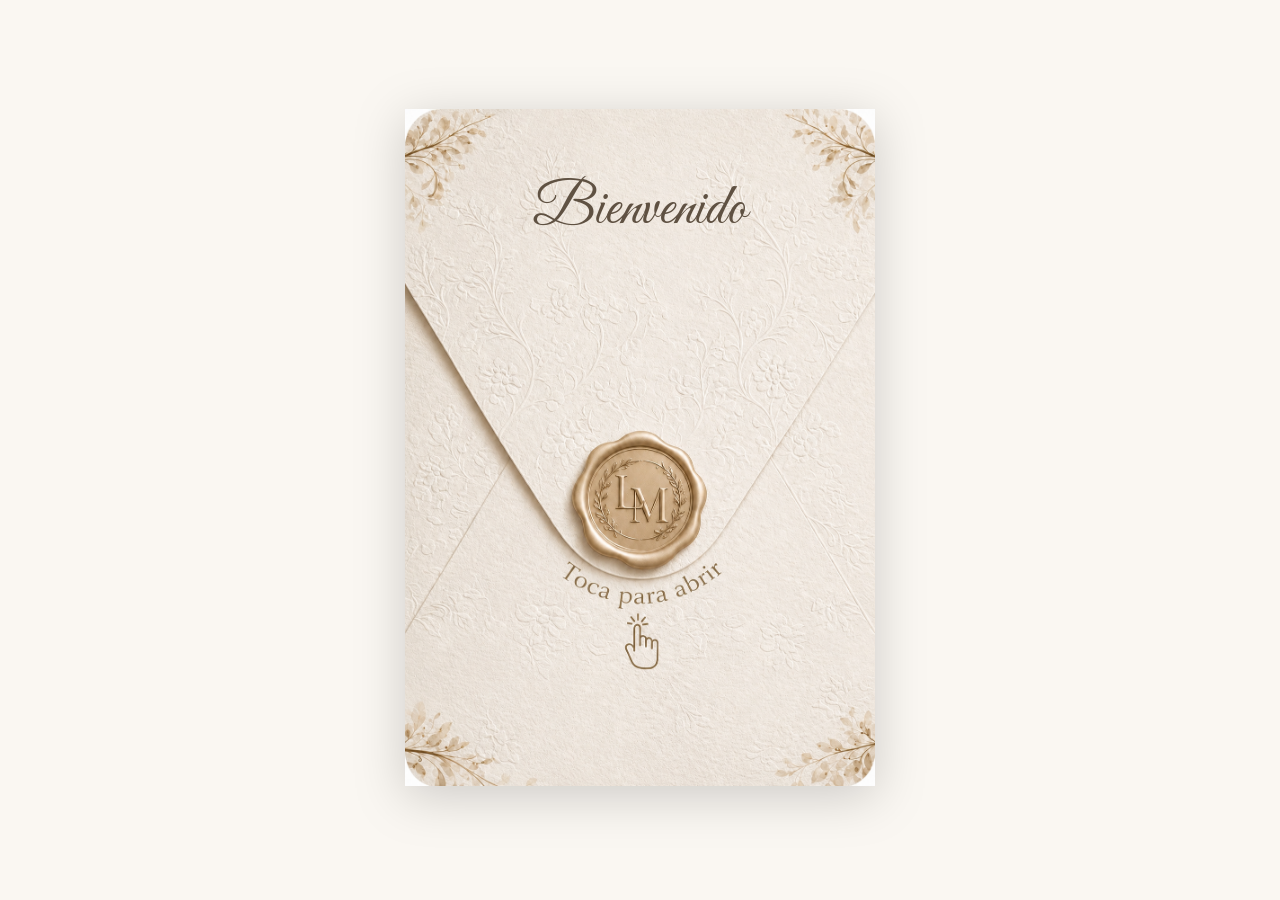
==== index.html @ 76ee6e57 "Update HTML structure and add content" ====
<!DOCTYPE html>
<html lang="es">

<head>

<meta charset="UTF-8">

<meta name="viewport" content="width=device-width, initial-scale=1.0">

<title>Laura & Manuel</title>

<link rel="stylesheet" href="style.css">

<link href="https://fonts.googleapis.com/css2?family=Cormorant+Garamond:wght@400;600&family=Great+Vibes&display=swap" rel="stylesheet">

</head>

<body>

<div class="contenedor">

<div class="sobre-contenedor">

    <img src="Sobre.PNG" id="sobre">

    <div class="texto">
        <h1 id="nombre"></h1>

        <p id="mensaje">
            Hemos reservado<br>
            <span>un lugar</span><br>
            para ti.
        </p>
    </div>

</div>

</div>

<script src="invitados.js"></script>

<script src="script.js"></script>

</body>

</html>
---- style.css ----
body{
    margin:0;
    padding:0;
    background:#FAF7F2;
    font-family: "Cormorant Garamond", serif;
    display:flex;
    justify-content:center;
    align-items:center;
    min-height:100vh;
}

.contenedor{
    width:100%;
    max-width:520px;
    text-align:center;
    padding:25px;
    box-sizing:border-box;
}

.texto{
    position:absolute;
    top:70px;
    left:50%;
    transform:translateX(-50%);
    width:75%;
    text-align:center;
    z-index:10;
}

#sobre{
    width:100%;
    cursor:pointer;
    transition:.3s;
    filter: drop-shadow(0 10px 25px rgba(0,0,0,.18));
}

#sobre:hover{
    transform:scale(1.02);
}

.sobre-contenedor{
    position:relative;
    display:inline-block;
    width:100%;
    max-width:640px;
}

#nombre{
    font-family: "Great Vibes", cursive;
    font-size:58px;
    color:#5f5142;
    font-weight:400;
    margin:0;
    line-height:1.1;
}

#mensaje{
    margin-top:12px;
    font-family: "Cormorant Garamond", serif;
    font-size:30px;
    color:#8d6b42;
    line-height:1.4;
}
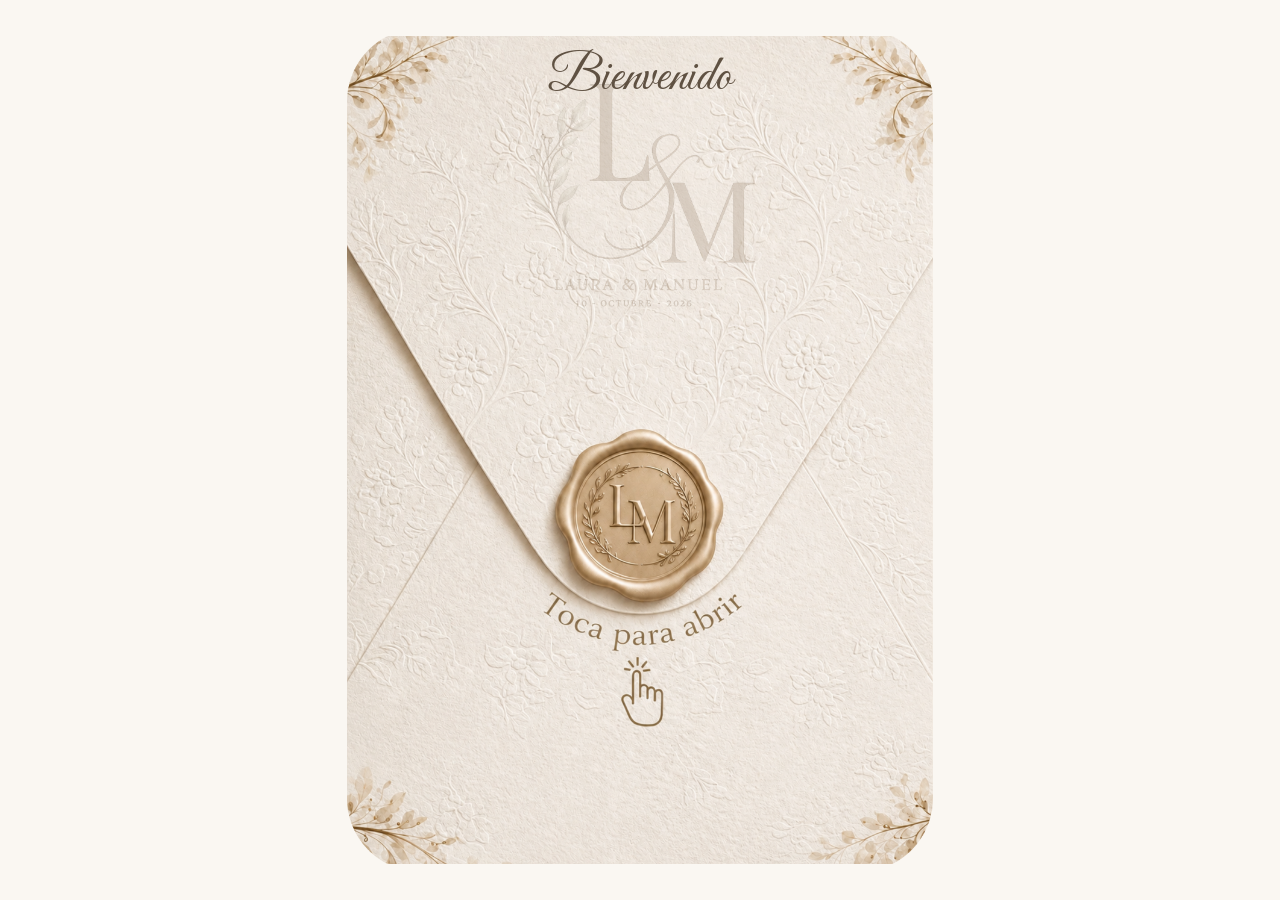
==== commit 0658c86e: "Update index.html" ====
--- a/index.html
+++ b/index.html
@@ -13,6 +13,14 @@
 
 <link href="https://fonts.googleapis.com/css2?family=Cormorant+Garamond:wght@400;600&family=Great+Vibes&display=swap" rel="stylesheet">
 
+<meta property="og:title" content="Laura & Manuel">
+<meta property="og:description" content="Nuestra invitación de boda">
+<meta property="og:image" content="https://manhdez21-cpu.github.io/invitacion/preview.PNG">
+<meta property="og:image:width" content="1200">
+<meta property="og:image:height" content="630">
+<meta property="og:type" content="website">
+<meta property="og:url" content="https://manhdez21-cpu.github.io/invitacion/">
+    
 </head>
 
 <body>
--- a/style.css
+++ b/style.css
@@ -1,37 +1,52 @@
 body{
     margin:0;
     padding:0;
+    overflow:hidden;
     background:#FAF7F2;
-    font-family: "Cormorant Garamond", serif;
+}
+
+.contenedor{
+    width:100vw;
+    min-height:100vh;
+    margin:0;
+    padding:0;
     display:flex;
     justify-content:center;
     align-items:center;
-    min-height:100vh;
-}
-
-.contenedor{
-    width:100%;
-    max-width:520px;
-    text-align:center;
-    padding:25px;
-    box-sizing:border-box;
 }
 
 .texto{
     position:absolute;
-    top:70px;
-    left:50%;
-    transform:translateX(-50%);
-    width:75%;
-    text-align:center;
-    z-index:10;
+
+    top:0;
+
+    left:0;
+
+    right:0;
+
+    bottom:0;
+
+    display:flex;
+
+    flex-direction:column;
+
+    align-items:center;
+
+    justify-content:flex-start;
+
+    padding-top:50px;
+
+    z-index:999;
+
+    pointer-events:none;
 }
 
 #sobre{
-    width:100%;
-    cursor:pointer;
-    transition:.3s;
-    filter: drop-shadow(0 10px 25px rgba(0,0,0,.18));
+    display: block;
+    height: 92vh;
+    width: auto;
+    max-width: 100vw;
+    object-fit: contain;
 }
 
 #sobre:hover{
@@ -40,14 +55,16 @@
 
 .sobre-contenedor{
     position:relative;
-    display:inline-block;
-    width:100%;
-    max-width:640px;
+    width:100vw;
+    height:100vh;
+    display:flex;
+    justify-content:center;
+    align-items:center;
 }
 
 #nombre{
     font-family: "Great Vibes", cursive;
-    font-size:58px;
+    font-size:50px;
     color:#5f5142;
     font-weight:400;
     margin:0;
@@ -55,9 +72,20 @@
 }
 
 #mensaje{
-    margin-top:12px;
-    font-family: "Cormorant Garamond", serif;
-    font-size:30px;
-    color:#8d6b42;
-    line-height:1.4;
+    margin-top:55px;
+    font-family:"Cormorant Garamond", serif;
+    font-size:28px;
+    color:#6d5a43;
+    line-height:1.15;
+    font-weight:500;
+
+    transform: translateY(15px);
 }
+
+#mensaje span{
+    font-family:'Great Vibes', cursive;
+    color:#B88A4A;
+    font-size:48px;
+    display:block;
+    margin:4px 0;
+}
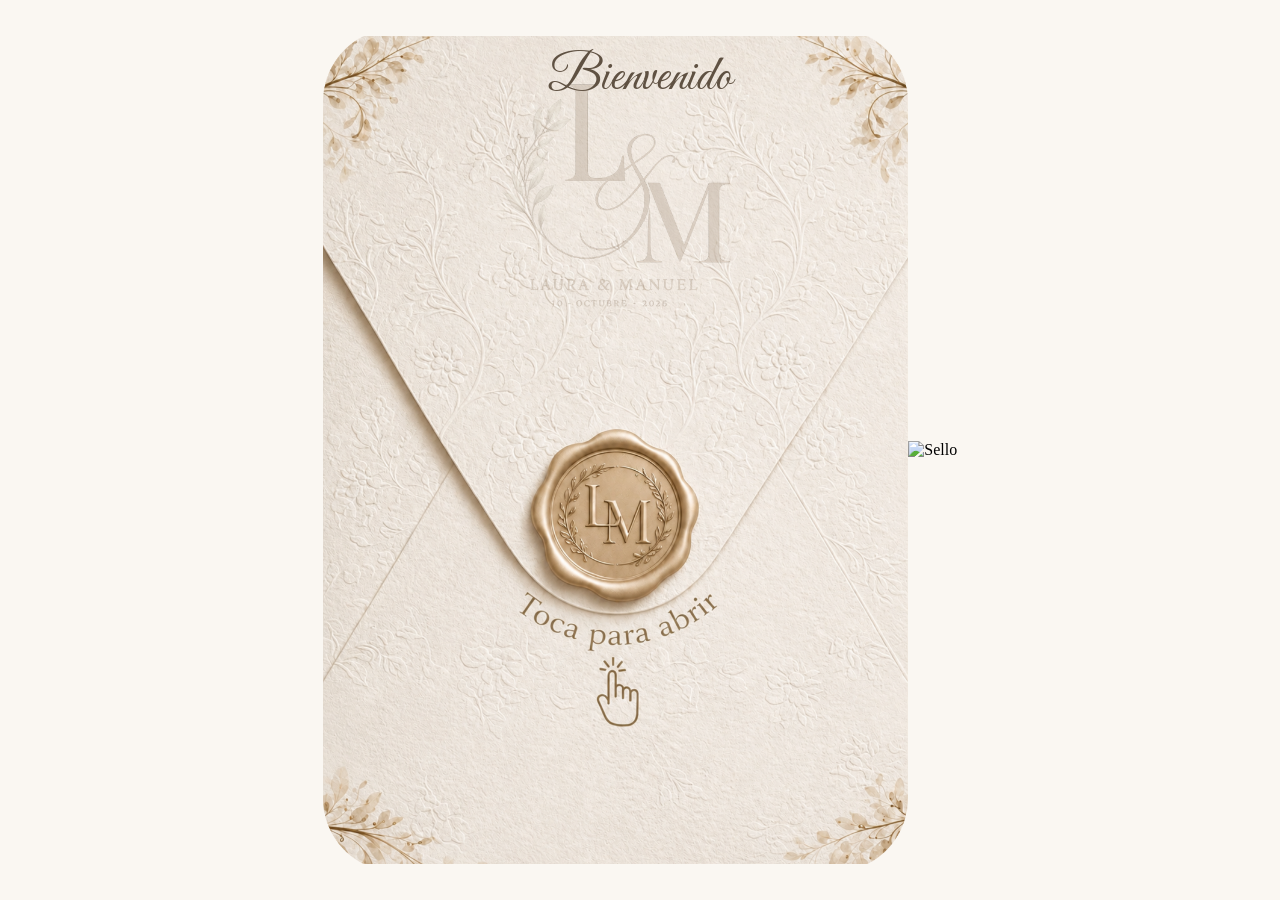
==== commit a9984511: "Add sello image to index.html" ====
--- a/index.html
+++ b/index.html
@@ -31,6 +31,8 @@
 
     <img src="Sobre.PNG" id="sobre">
 
+    <img id="sello" src="sello.png" alt="Sello">
+
     <div class="texto">
         <h1 id="nombre"></h1>
 
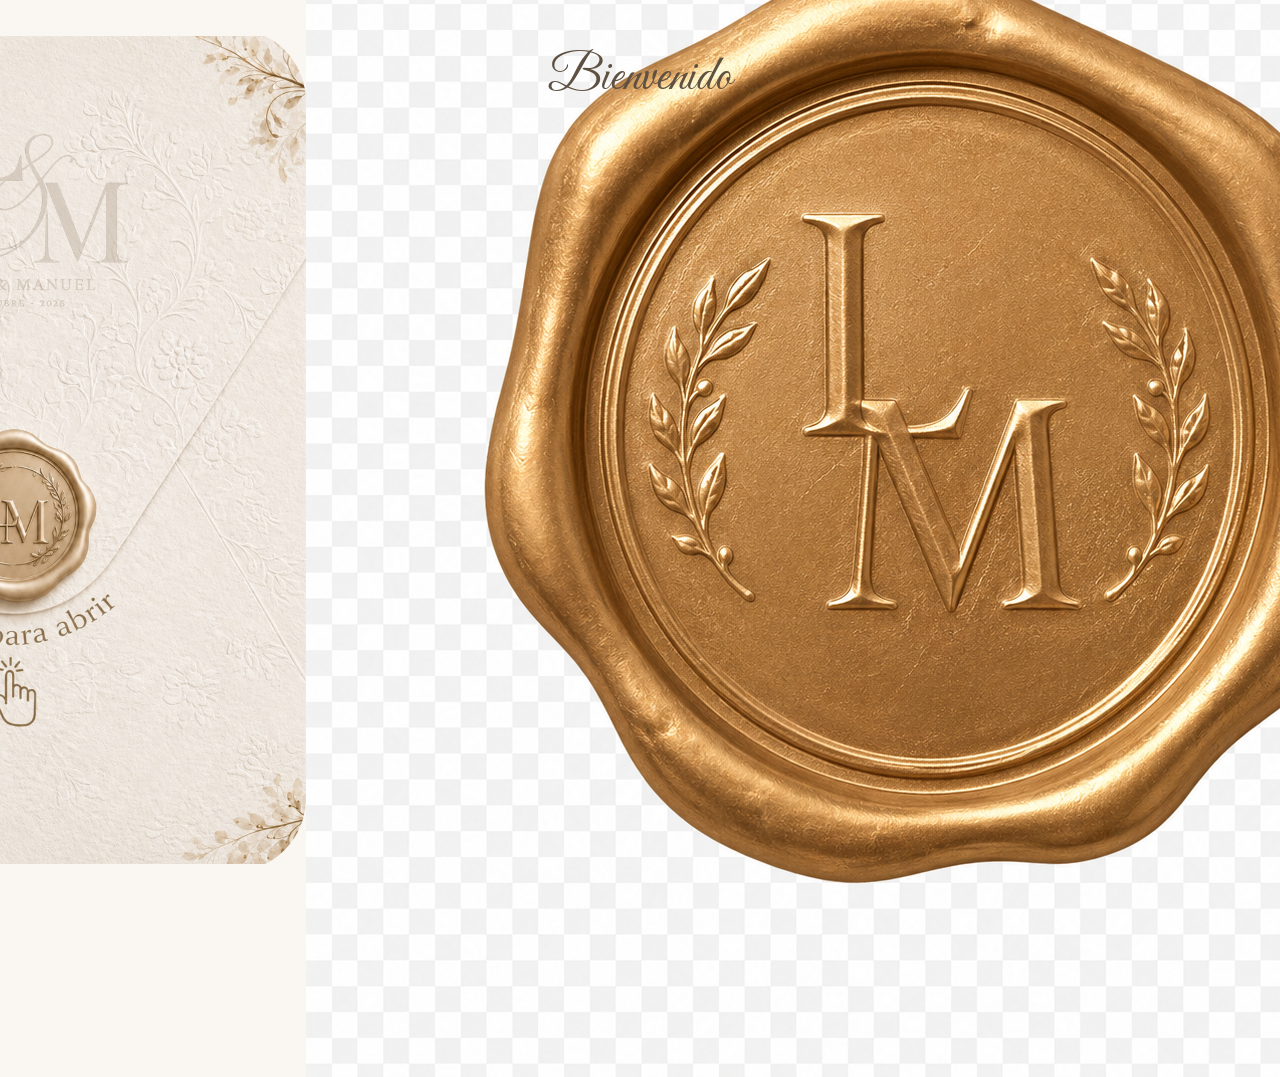
==== commit 923068b6: "Fix image source case for sello in index.html" ====
--- a/index.html
+++ b/index.html
@@ -31,7 +31,7 @@
 
     <img src="Sobre.PNG" id="sobre">
 
-    <img id="sello" src="sello.png" alt="Sello">
+    <img id="sello" src="sello.PNG" alt="Sello">
 
     <div class="texto">
         <h1 id="nombre"></h1>
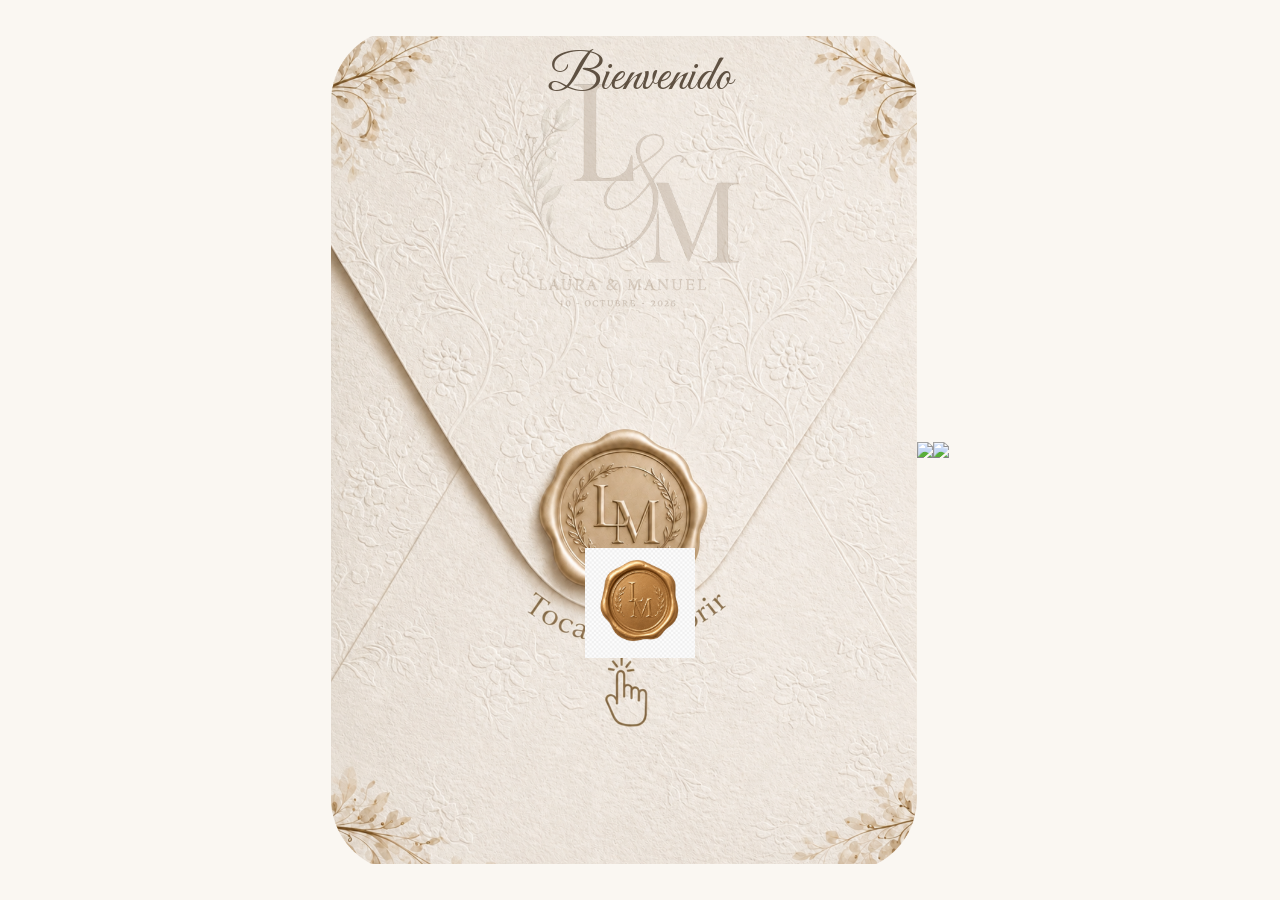
==== commit 77a9689d: "Add new images to index.html" ====
--- a/index.html
+++ b/index.html
@@ -33,6 +33,9 @@
 
     <img id="sello" src="sello.PNG" alt="Sello">
 
+    <img id="selloIzq" src="sello_izq.PNG">
+<img id="selloDer" src="sello_der.PNG">
+
     <div class="texto">
         <h1 id="nombre"></h1>
 
--- a/style.css
+++ b/style.css
@@ -62,6 +62,17 @@
     align-items:center;
 }
 
+#sello{
+    position: absolute;
+    width: 110px;
+    left: 50%;
+    top: 67%;
+    transform: translate(-50%, -50%);
+    z-index: 100;
+    cursor: pointer;
+    transition: transform .2s ease;
+}
+
 #nombre{
     font-family: "Great Vibes", cursive;
     font-size:50px;
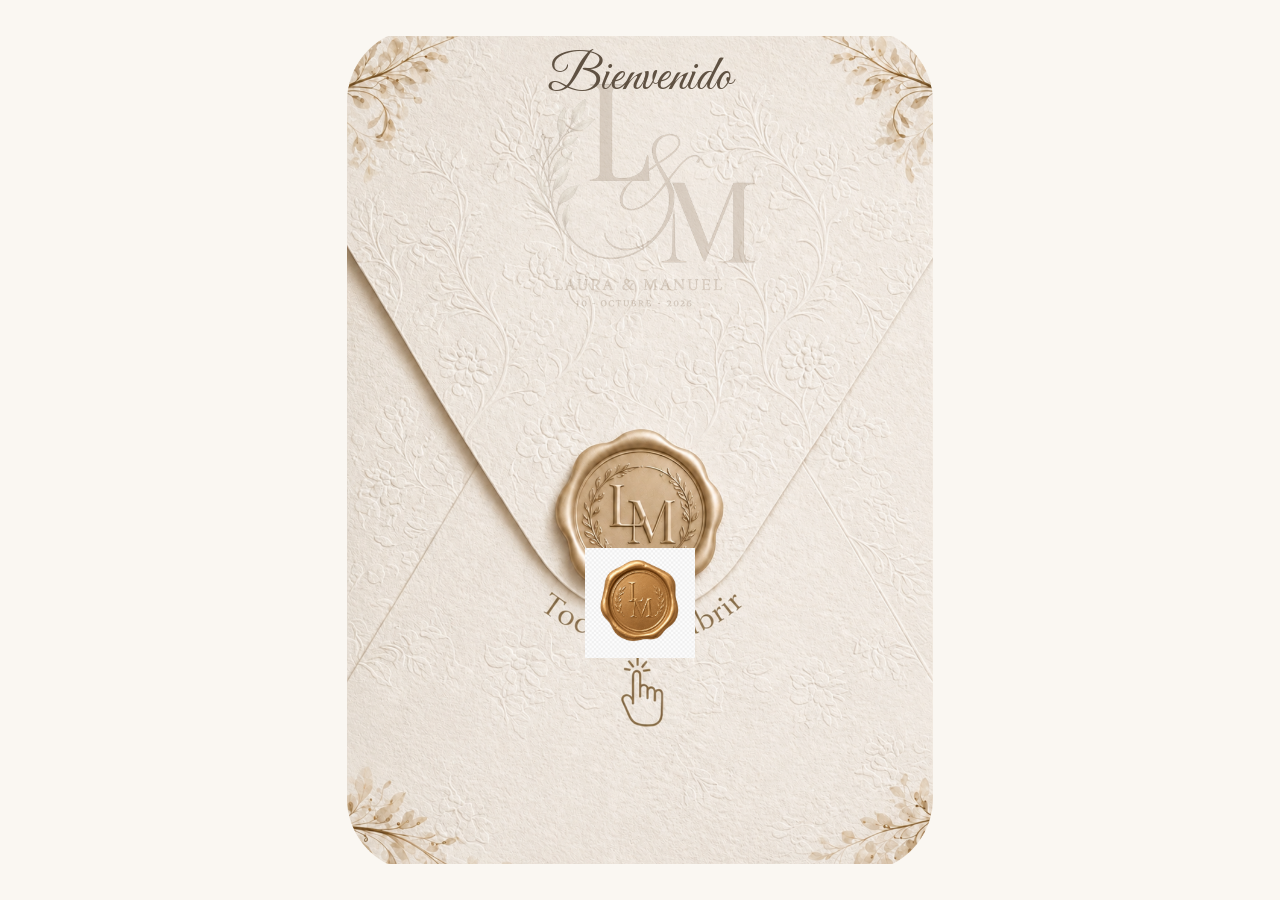
==== commit b3b3c0f2: "Fix img tag indentation for selloDer" ====
--- a/index.html
+++ b/index.html
@@ -34,7 +34,7 @@
     <img id="sello" src="sello.PNG" alt="Sello">
 
     <img id="selloIzq" src="sello_izq.PNG">
-<img id="selloDer" src="sello_der.PNG">
+    <img id="selloDer" src="sello_der.PNG">
 
     <div class="texto">
         <h1 id="nombre"></h1>
--- a/style.css
+++ b/style.css
@@ -73,6 +73,39 @@
     transition: transform .2s ease;
 }
 
+#selloIzq,
+#selloDer{
+
+    position:absolute;
+
+    width:110px;
+
+    left:50%;
+
+    top:67%;
+
+    transform:translate(-50%,-50%);
+
+    opacity:0;
+
+    pointer-events:none;
+
+    z-index:101;
+
+}
+
+#selloIzq{
+
+    margin-left:-27px;
+
+}
+
+#selloDer{
+
+    margin-left:27px;
+
+}
+
 #nombre{
     font-family: "Great Vibes", cursive;
     font-size:50px;
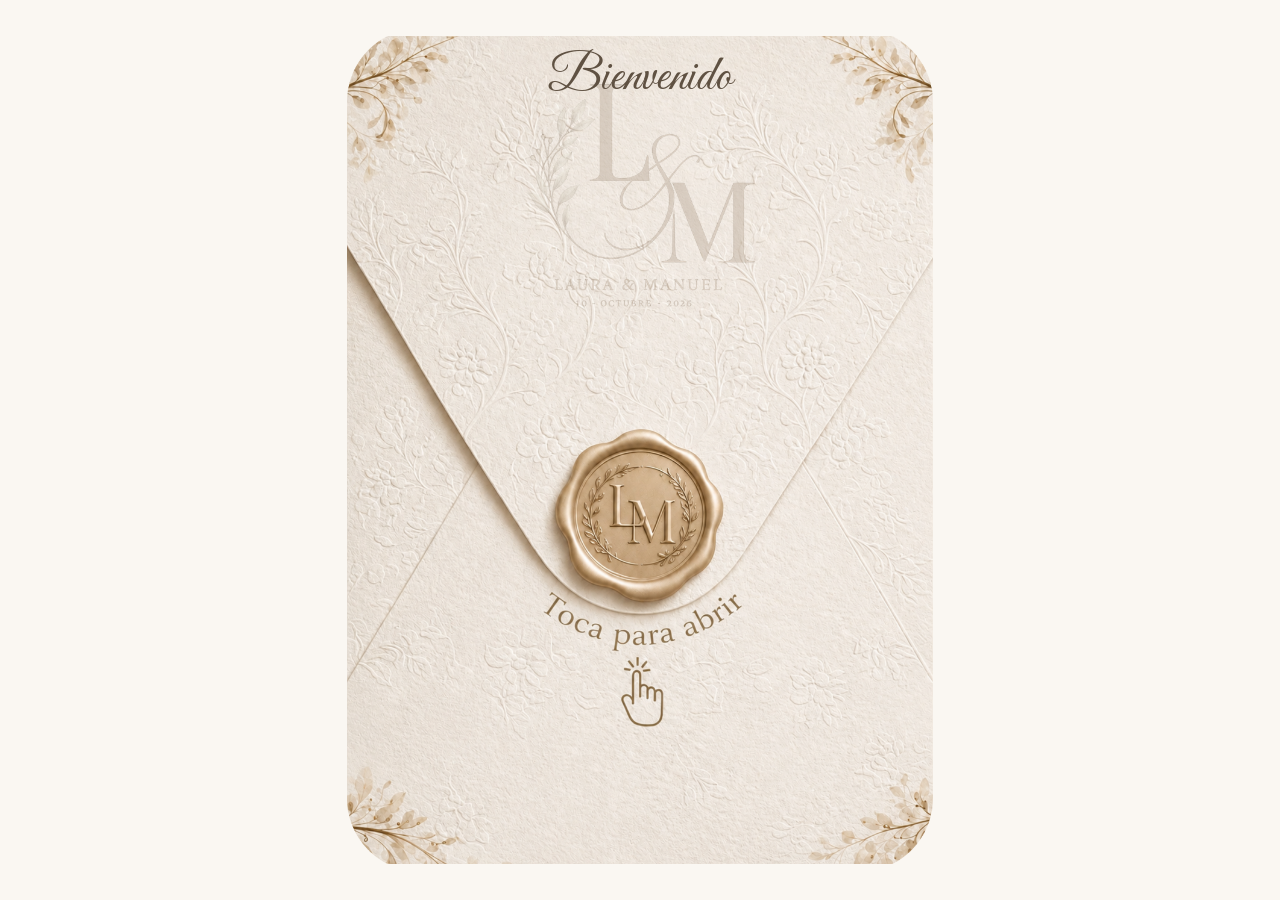
==== commit 949b396b: "Remove unused image elements from index.html Removed unused image elements from index.html." ====
--- a/index.html
+++ b/index.html
@@ -31,11 +31,6 @@
 
     <img src="Sobre.PNG" id="sobre">
 
-    <img id="sello" src="sello.PNG" alt="Sello">
-
-    <img id="selloIzq" src="sello_izq.PNG">
-    <img id="selloDer" src="sello_der.PNG">
-
     <div class="texto">
         <h1 id="nombre"></h1>
 
